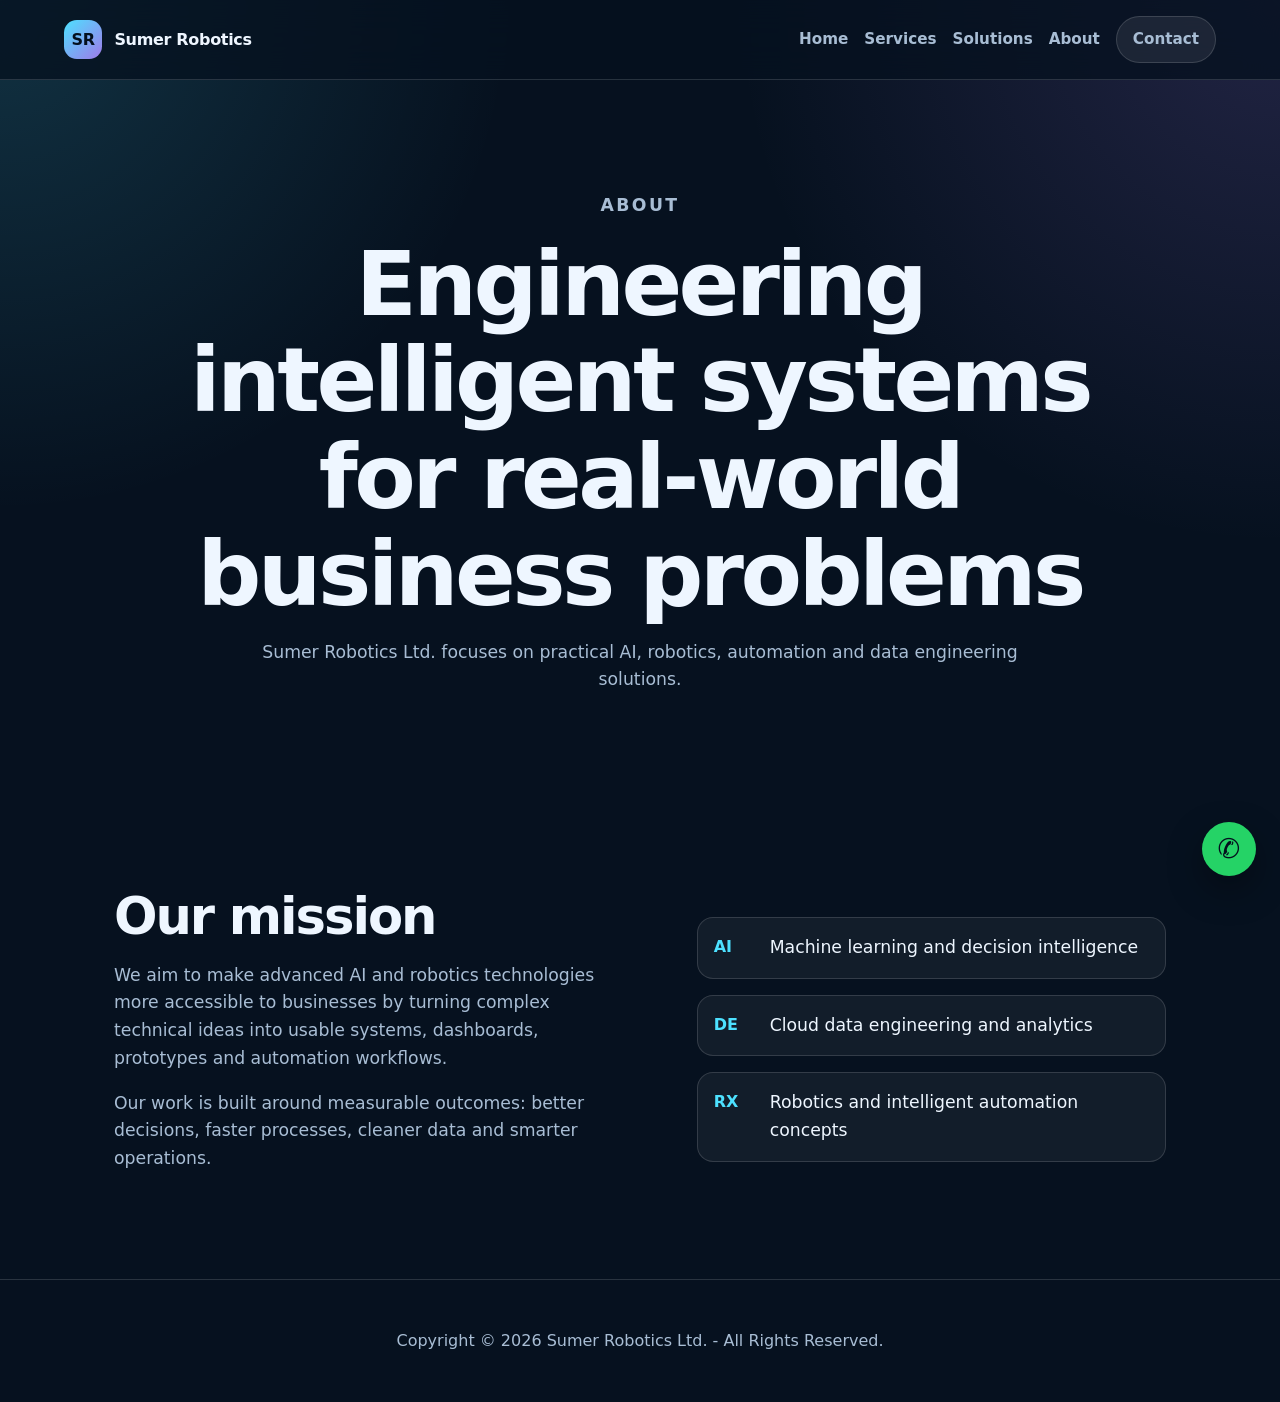
==== about.html @ 8bccb7c7 "Sumer Robotics Company Website Design in js" ====
<!doctype html>
<html lang="en">
<head>
  <meta charset="utf-8"><meta name="viewport" content="width=device-width, initial-scale=1">
  <title>About | Sumer Robotics Ltd.</title>
  <meta name="description" content="About Sumer Robotics Ltd., a UK-based AI, robotics and data engineering company.">
  <link rel="stylesheet" href="assets/styles.css"><script defer src="assets/main.js"></script>
</head>
<body>
<header class="site-header">
  <a class="brand" href="./index.html"><span class="brand-mark">SR</span><span>Sumer Robotics</span></a>
  <button class="menu-toggle" aria-label="Open navigation" aria-expanded="false">☰</button>
  <nav class="site-nav">
    <a href="./index.html">Home</a><a href="./services.html">Services</a><a href="./solutions.html">Solutions</a><a href="./about.html">About</a><a class="nav-cta" href="./contact.html">Contact</a>
  </nav>
</header>
<main>
  <section class="page-hero reveal">
    <p class="eyebrow">About</p>
    <h1>Engineering intelligent systems for real-world business problems</h1>
    <p>Sumer Robotics Ltd. focuses on practical AI, robotics, automation and data engineering solutions.</p>
  </section>

  <section class="section split">
    <div class="reveal">
      <h2>Our mission</h2>
      <p>
        We aim to make advanced AI and robotics technologies more accessible to businesses by turning complex technical ideas
        into usable systems, dashboards, prototypes and automation workflows.
      </p>
      <p>
        Our work is built around measurable outcomes: better decisions, faster processes, cleaner data and smarter operations.
      </p>
    </div>
    <div class="feature-list reveal">
      <div><span>AI</span><p>Machine learning and decision intelligence</p></div>
      <div><span>DE</span><p>Cloud data engineering and analytics</p></div>
      <div><span>RX</span><p>Robotics and intelligent automation concepts</p></div>
    </div>
  </section>
</main>
<a class="whatsapp-floating" href="https://wa.me/447000000000?text=Hello%2C%20I%20would%20like%20to%20learn%20more%20about%20Sumer%20Robotics." target="_blank" rel="noopener noreferrer" aria-label="Contact on WhatsApp">✆</a>
<footer class="site-footer"><p>Copyright © 2026 Sumer Robotics Ltd. - All Rights Reserved.</p></footer>
</body>
</html>
---- assets/styles.css ----
:root {
  --bg: #06111f;
  --bg-soft: #0b1d33;
  --panel: rgba(255, 255, 255, 0.08);
  --panel-strong: rgba(255, 255, 255, 0.12);
  --text: #eef6ff;
  --muted: #a8bdd4;
  --brand: #4de1ff;
  --brand-2: #9f7aea;
  --accent: #4ade80;
  --border: rgba(255, 255, 255, 0.14);
  --shadow: 0 24px 80px rgba(0, 0, 0, 0.35);
}

* { box-sizing: border-box; }
html { scroll-behavior: smooth; }
body {
  margin: 0;
  font-family: Inter, ui-sans-serif, system-ui, -apple-system, BlinkMacSystemFont, "Segoe UI", sans-serif;
  color: var(--text);
  background:
    radial-gradient(circle at top left, rgba(77, 225, 255, 0.16), transparent 32rem),
    radial-gradient(circle at top right, rgba(159, 122, 234, 0.18), transparent 34rem),
    var(--bg);
  line-height: 1.6;
}

a { color: inherit; }
.site-header {
  position: sticky;
  top: 0;
  z-index: 1000;
  display: flex;
  align-items: center;
  justify-content: space-between;
  gap: 1.5rem;
  padding: 1rem clamp(1rem, 5vw, 4rem);
  background: rgba(6, 17, 31, 0.78);
  backdrop-filter: blur(18px);
  border-bottom: 1px solid var(--border);
}

.brand {
  display: inline-flex;
  align-items: center;
  gap: 0.75rem;
  font-weight: 800;
  text-decoration: none;
  letter-spacing: -0.02em;
}

.brand-mark {
  display: grid;
  place-items: center;
  width: 2.4rem;
  height: 2.4rem;
  border-radius: 0.8rem;
  background: linear-gradient(135deg, var(--brand), var(--brand-2));
  color: #04101e;
  font-weight: 900;
}

.site-nav {
  display: flex;
  align-items: center;
  gap: 1rem;
}

.site-nav a {
  text-decoration: none;
  color: var(--muted);
  font-weight: 600;
  font-size: 0.95rem;
}

.site-nav a:hover { color: var(--text); }

.nav-cta {
  padding: 0.65rem 1rem;
  border: 1px solid var(--border);
  border-radius: 999px;
  background: var(--panel);
}

.menu-toggle {
  display: none;
  border: 1px solid var(--border);
  background: var(--panel);
  color: var(--text);
  border-radius: 0.8rem;
  padding: 0.5rem 0.75rem;
  font-size: 1.25rem;
}

.hero {
  padding: clamp(4rem, 8vw, 7rem) clamp(1rem, 5vw, 4rem);
}

.hero-grid,
.split,
.contact-layout {
  display: grid;
  grid-template-columns: 1.05fr 0.95fr;
  gap: clamp(2rem, 5vw, 5rem);
  align-items: center;
  max-width: 1180px;
  margin: 0 auto;
}

.eyebrow {
  margin: 0 0 1rem;
  color: var(--brand);
  text-transform: uppercase;
  letter-spacing: 0.14em;
  font-weight: 800;
  font-size: 0.78rem;
}

h1, h2, h3 { line-height: 1.08; letter-spacing: -0.04em; }
h1 { font-size: clamp(2.6rem, 7vw, 5.8rem); margin: 0; }
h2 { font-size: clamp(2rem, 4vw, 3.4rem); margin: 0 0 1rem; }
h3 { font-size: 1.35rem; margin: 0 0 0.8rem; }

.hero-text,
.section-heading p,
.page-hero p,
.split p {
  color: var(--muted);
  font-size: 1.08rem;
}

.hero-actions {
  display: flex;
  flex-wrap: wrap;
  gap: 1rem;
  margin: 2rem 0;
}

.button {
  display: inline-flex;
  justify-content: center;
  align-items: center;
  min-height: 3rem;
  padding: 0.85rem 1.2rem;
  border-radius: 999px;
  text-decoration: none;
  font-weight: 800;
  border: 1px solid transparent;
  cursor: pointer;
}

.button.primary {
  background: linear-gradient(135deg, var(--brand), var(--accent));
  color: #04101e;
}

.button.secondary {
  border-color: var(--border);
  background: var(--panel);
}

.trust-row {
  display: flex;
  flex-wrap: wrap;
  gap: 0.7rem;
}

.trust-row span {
  color: var(--muted);
  font-size: 0.85rem;
  padding: 0.45rem 0.75rem;
  border: 1px solid var(--border);
  border-radius: 999px;
  background: rgba(255,255,255,0.04);
}

.hero-visual {
  position: relative;
  min-height: 430px;
}

.orb {
  position: absolute;
  border-radius: 999px;
  filter: blur(4px);
  opacity: 0.9;
  animation: float 7s ease-in-out infinite;
}

.orb-one {
  width: 12rem;
  height: 12rem;
  background: rgba(77, 225, 255, 0.28);
  top: 1rem;
  right: 2rem;
}

.orb-two {
  width: 9rem;
  height: 9rem;
  background: rgba(159, 122, 234, 0.35);
  bottom: 1rem;
  left: 2rem;
  animation-delay: -2s;
}

.dashboard-card,
.card,
.wide-card,
.contact-card,
.map-card,
.cta-panel {
  background: linear-gradient(180deg, var(--panel), rgba(255,255,255,0.045));
  border: 1px solid var(--border);
  border-radius: 1.5rem;
  box-shadow: var(--shadow);
}

.dashboard-card {
  position: absolute;
  inset: 4rem 0 2rem;
  padding: 1.3rem;
  overflow: hidden;
}

.card-header {
  display: flex;
  gap: 0.5rem;
  margin-bottom: 2rem;
}

.card-header span {
  width: 0.75rem;
  height: 0.75rem;
  border-radius: 999px;
  background: var(--brand);
  opacity: 0.7;
}

.signal-line {
  height: 150px;
  border-radius: 1rem;
  background:
    linear-gradient(90deg, transparent, rgba(77,225,255,0.4), transparent),
    repeating-linear-gradient(90deg, rgba(255,255,255,0.06) 0 1px, transparent 1px 28px),
    repeating-linear-gradient(0deg, rgba(255,255,255,0.06) 0 1px, transparent 1px 28px);
  animation: pulse 2.8s ease-in-out infinite;
}

.metric-grid {
  display: grid;
  grid-template-columns: repeat(2, 1fr);
  gap: 0.8rem;
  margin-top: 1rem;
}

.metric-grid div {
  padding: 1rem;
  border-radius: 1rem;
  background: rgba(255,255,255,0.07);
}

.metric-grid strong {
  display: block;
  font-size: 1.45rem;
}

.metric-grid small { color: var(--muted); }

.section,
.page-hero {
  padding: clamp(3rem, 7vw, 6rem) clamp(1rem, 5vw, 4rem);
  max-width: 1180px;
  margin: 0 auto;
}

.page-hero {
  padding-top: clamp(4rem, 8vw, 6rem);
  text-align: center;
}

.page-hero p { max-width: 760px; margin: 1rem auto; }

.section-heading {
  max-width: 760px;
  margin-bottom: 2rem;
}

.cards {
  display: grid;
  grid-template-columns: repeat(3, 1fr);
  gap: 1.2rem;
}

.card,
.wide-card,
.contact-card,
.map-card {
  padding: 1.5rem;
}

.card p,
.wide-card p,
.wide-card li,
.contact-card p,
.contact-card small {
  color: var(--muted);
}

.card:hover,
.wide-card:hover {
  transform: translateY(-5px);
  border-color: rgba(77, 225, 255, 0.35);
}

.card,
.wide-card {
  transition: transform 0.25s ease, border-color 0.25s ease;
}

.dark-band {
  max-width: none;
  background: rgba(0,0,0,0.22);
  border-block: 1px solid var(--border);
}

.feature-list {
  display: grid;
  gap: 1rem;
}

.feature-list div {
  display: flex;
  gap: 1rem;
  align-items: flex-start;
  padding: 1rem;
  border: 1px solid var(--border);
  border-radius: 1rem;
  background: rgba(255,255,255,0.05);
}

.feature-list span {
  min-width: 2.5rem;
  color: var(--brand);
  font-weight: 900;
}

.feature-list p { margin: 0; color: var(--text); }

.cta-panel {
  text-align: center;
  padding: clamp(2rem, 5vw, 4rem);
}

.service-stack {
  display: grid;
  gap: 1.2rem;
}

.contact-layout {
  align-items: start;
}

.contact-form {
  display: grid;
  gap: 1rem;
  margin-top: 1.5rem;
}

.contact-form label {
  display: grid;
  gap: 0.4rem;
  color: var(--text);
  font-weight: 700;
}

.contact-form input,
.contact-form textarea {
  width: 100%;
  border: 1px solid var(--border);
  border-radius: 0.9rem;
  background: rgba(255,255,255,0.08);
  color: var(--text);
  padding: 0.9rem 1rem;
  font: inherit;
}

.checkbox {
  display: flex !important;
  grid-template-columns: auto 1fr;
  align-items: center;
  color: var(--muted) !important;
  font-weight: 500 !important;
}

.checkbox input { width: auto; }

.map-card iframe {
  border-radius: 1rem;
  filter: saturate(0.8) contrast(1.05);
}

.whatsapp-floating {
  position: fixed;
  right: 1.5rem;
  bottom: 1.5rem;
  z-index: 999;
  display: grid;
  place-items: center;
  width: 3.4rem;
  height: 3.4rem;
  border-radius: 999px;
  background: #25D366;
  color: #04101e;
  font-size: 1.7rem;
  font-weight: 900;
  text-decoration: none;
  box-shadow: 0 14px 35px rgba(0,0,0,0.35);
}

.site-footer {
  padding: 2rem clamp(1rem, 5vw, 4rem);
  border-top: 1px solid var(--border);
  color: var(--muted);
  text-align: center;
}

.reveal {
  opacity: 0;
  transform: translateY(24px);
  transition: opacity 0.7s ease, transform 0.7s ease;
}

.reveal.visible {
  opacity: 1;
  transform: translateY(0);
}

@keyframes float {
  0%, 100% { transform: translateY(0) scale(1); }
  50% { transform: translateY(-18px) scale(1.03); }
}

@keyframes pulse {
  0%, 100% { opacity: 0.7; }
  50% { opacity: 1; }
}

@media (max-width: 860px) {
  .menu-toggle { display: inline-flex; }
  .site-nav {
    position: absolute;
    top: 100%;
    left: 1rem;
    right: 1rem;
    display: none;
    flex-direction: column;
    align-items: stretch;
    padding: 1rem;
    border: 1px solid var(--border);
    border-radius: 1rem;
    background: rgba(6,17,31,0.96);
  }

  .site-nav.open { display: flex; }
  .hero-grid,
  .split,
  .contact-layout { grid-template-columns: 1fr; }
  .hero-visual { min-height: 340px; }
  .cards { grid-template-columns: 1fr; }
}

@media (max-width: 520px) {
  .hero-actions { flex-direction: column; }
  .button { width: 100%; }
  .dashboard-card { inset: 2rem 0 1rem; }
}
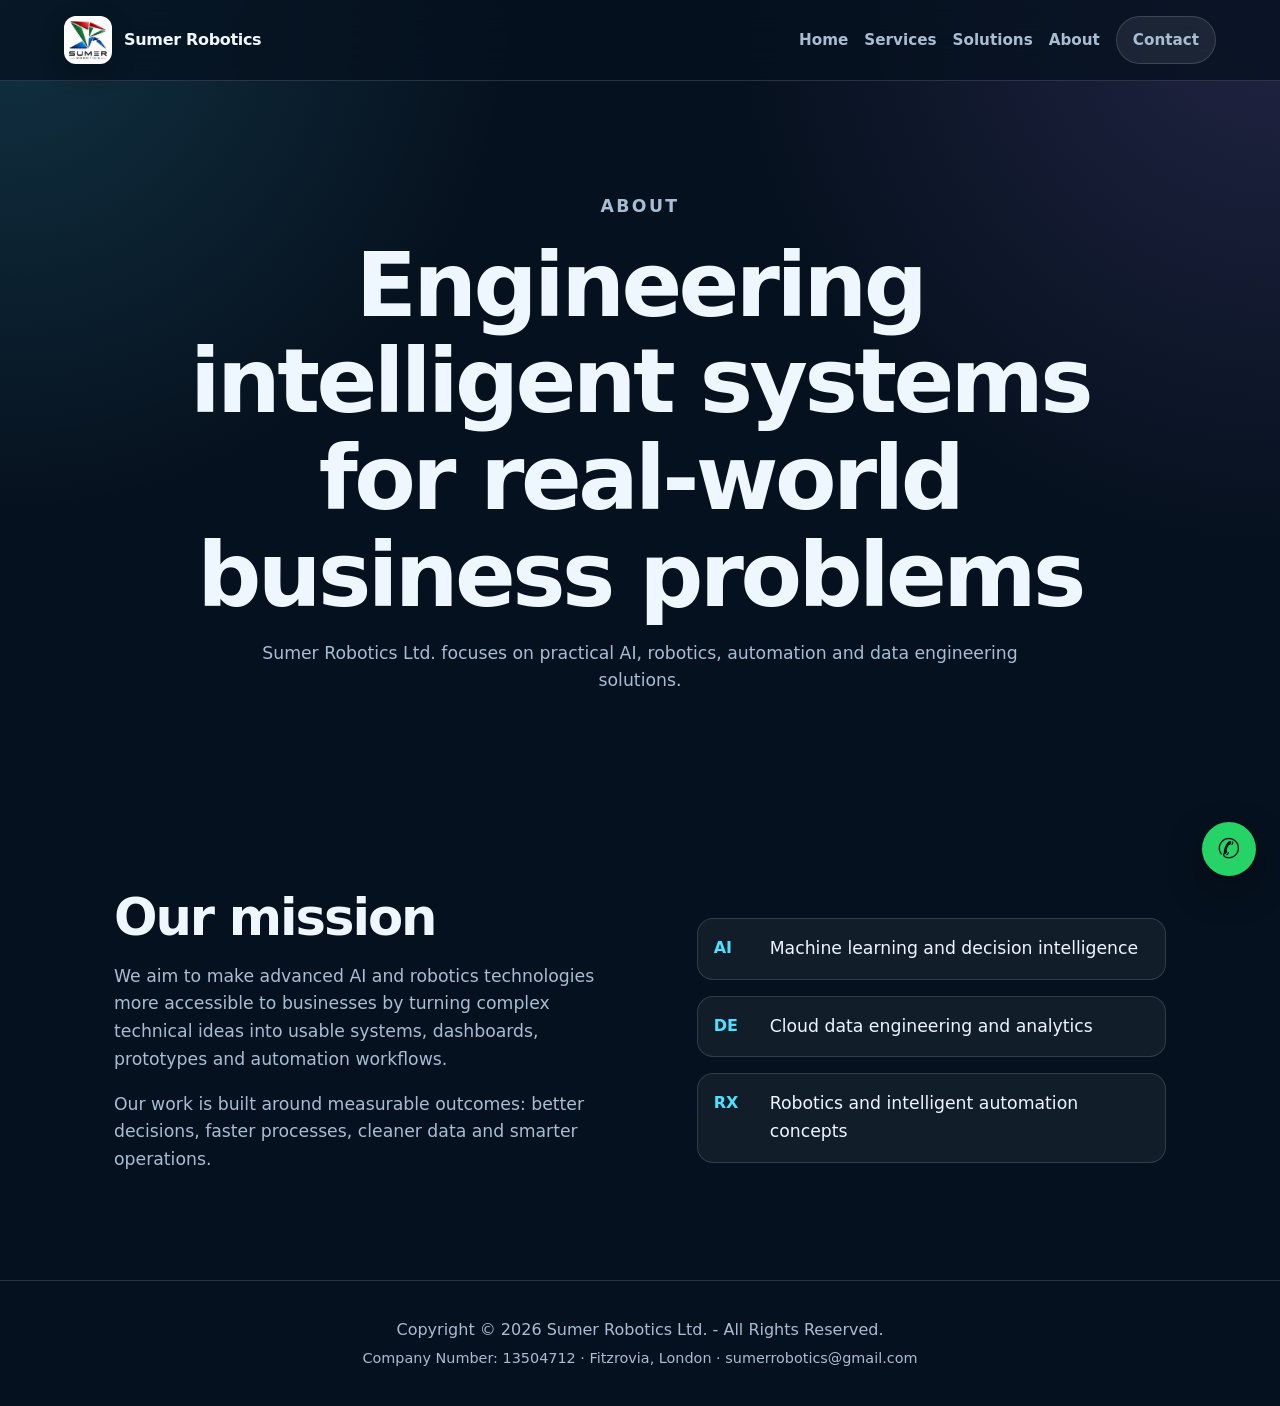
==== commit 931ace6a: "Added Company Logo and Updated Address Information" ====
--- a/about.html
+++ b/about.html
@@ -8,7 +8,7 @@
 </head>
 <body>
 <header class="site-header">
-  <a class="brand" href="./index.html"><span class="brand-mark">SR</span><span>Sumer Robotics</span></a>
+  <a class="brand" href="./index.html"><img class="brand-logo" src="assets/sumer-robotics-logo.png" alt="Sumer Robotics logo"><span>Sumer Robotics</span></a>
   <button class="menu-toggle" aria-label="Open navigation" aria-expanded="false">☰</button>
   <nav class="site-nav">
     <a href="./index.html">Home</a><a href="./services.html">Services</a><a href="./solutions.html">Solutions</a><a href="./about.html">About</a><a class="nav-cta" href="./contact.html">Contact</a>
@@ -39,7 +39,7 @@
     </div>
   </section>
 </main>
-<a class="whatsapp-floating" href="https://wa.me/447000000000?text=Hello%2C%20I%20would%20like%20to%20learn%20more%20about%20Sumer%20Robotics." target="_blank" rel="noopener noreferrer" aria-label="Contact on WhatsApp">✆</a>
-<footer class="site-footer"><p>Copyright © 2026 Sumer Robotics Ltd. - All Rights Reserved.</p></footer>
+<a class="whatsapp-floating" href="https://wa.me/447719135826?text=Hello%2C%20I%20would%20like%20to%20learn%20more%20about%20Sumer%20Robotics." target="_blank" rel="noopener noreferrer" aria-label="Contact on WhatsApp">✆</a>
+<footer class="site-footer"><p>Copyright © 2026 Sumer Robotics Ltd. - All Rights Reserved.</p><p class="footer-meta">Company Number: 13504712 · Fitzrovia, London · <a href="mailto:sumerrobotics@gmail.com">sumerrobotics@gmail.com</a></p></footer>
 </body>
 </html>
--- a/assets/styles.css
+++ b/assets/styles.css
@@ -60,6 +60,16 @@
   font-weight: 900;
 }
 
+.brand-logo {
+  width: 3rem;
+  height: 3rem;
+  object-fit: contain;
+  border-radius: 0.75rem;
+  background: #ffffff;
+  padding: 0.18rem;
+  box-shadow: 0 8px 24px rgba(0, 0, 0, 0.22);
+}
+
 .site-nav {
   display: flex;
   align-items: center;
@@ -423,6 +433,23 @@
   border-top: 1px solid var(--border);
   color: var(--muted);
   text-align: center;
+}
+
+.site-footer p {
+  margin: 0.25rem 0;
+}
+
+.footer-meta {
+  font-size: 0.9rem;
+}
+
+.footer-meta a {
+  color: var(--muted);
+  text-decoration: none;
+}
+
+.footer-meta a:hover {
+  color: var(--text);
 }
 
 .reveal {
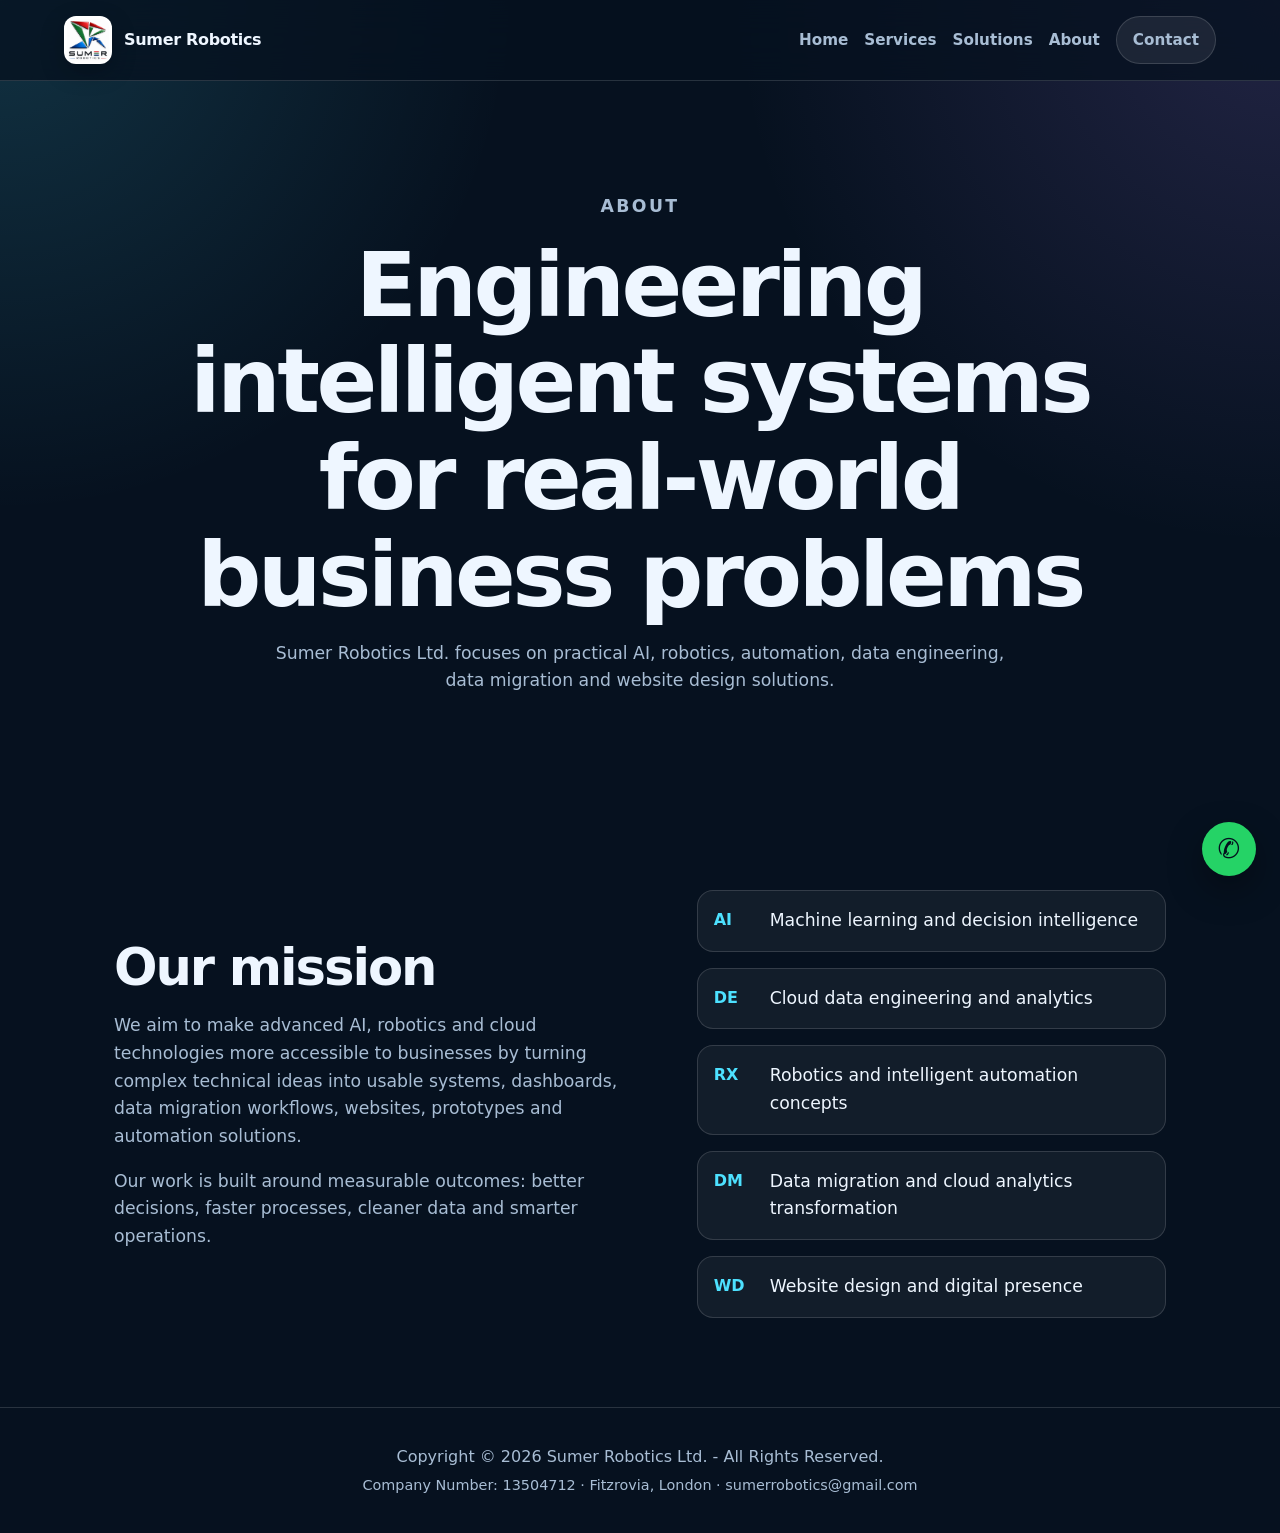
==== commit 2d6393a1: "Updated Services" ====
--- a/about.html
+++ b/about.html
@@ -18,15 +18,15 @@
   <section class="page-hero reveal">
     <p class="eyebrow">About</p>
     <h1>Engineering intelligent systems for real-world business problems</h1>
-    <p>Sumer Robotics Ltd. focuses on practical AI, robotics, automation and data engineering solutions.</p>
+    <p>Sumer Robotics Ltd. focuses on practical AI, robotics, automation, data engineering, data migration and website design solutions.</p>
   </section>
 
   <section class="section split">
     <div class="reveal">
       <h2>Our mission</h2>
       <p>
-        We aim to make advanced AI and robotics technologies more accessible to businesses by turning complex technical ideas
-        into usable systems, dashboards, prototypes and automation workflows.
+        We aim to make advanced AI, robotics and cloud technologies more accessible to businesses by turning complex technical ideas
+        into usable systems, dashboards, data migration workflows, websites, prototypes and automation solutions.
       </p>
       <p>
         Our work is built around measurable outcomes: better decisions, faster processes, cleaner data and smarter operations.
@@ -36,6 +36,8 @@
       <div><span>AI</span><p>Machine learning and decision intelligence</p></div>
       <div><span>DE</span><p>Cloud data engineering and analytics</p></div>
       <div><span>RX</span><p>Robotics and intelligent automation concepts</p></div>
+      <div><span>DM</span><p>Data migration and cloud analytics transformation</p></div>
+      <div><span>WD</span><p>Website design and digital presence</p></div>
     </div>
   </section>
 </main>
--- a/assets/styles.css
+++ b/assets/styles.css
@@ -408,6 +408,45 @@
 .map-card iframe {
   border-radius: 1rem;
   filter: saturate(0.8) contrast(1.05);
+}
+
+
+.tech-section {
+  max-width: 1180px;
+}
+
+.tech-grid {
+  display: grid;
+  grid-template-columns: repeat(3, 1fr);
+  gap: 1.2rem;
+}
+
+.tech-card {
+  padding: 1.4rem;
+  border: 1px solid var(--border);
+  border-radius: 1.5rem;
+  background: linear-gradient(180deg, var(--panel), rgba(255,255,255,0.045));
+  box-shadow: var(--shadow);
+  transition: transform 0.25s ease, border-color 0.25s ease;
+}
+
+.tech-card:hover {
+  transform: translateY(-5px);
+  border-color: rgba(77, 225, 255, 0.35);
+}
+
+.tech-card img {
+  display: block;
+  width: 100%;
+  max-width: 220px;
+  height: auto;
+  margin: 0 0 1.2rem;
+  border-radius: 1rem;
+  border: 1px solid rgba(255,255,255,0.08);
+}
+
+.tech-card p {
+  color: var(--muted);
 }
 
 .whatsapp-floating {
@@ -495,6 +534,7 @@
   .contact-layout { grid-template-columns: 1fr; }
   .hero-visual { min-height: 340px; }
   .cards { grid-template-columns: 1fr; }
+  .tech-grid { grid-template-columns: 1fr; }
 }
 
 @media (max-width: 520px) {
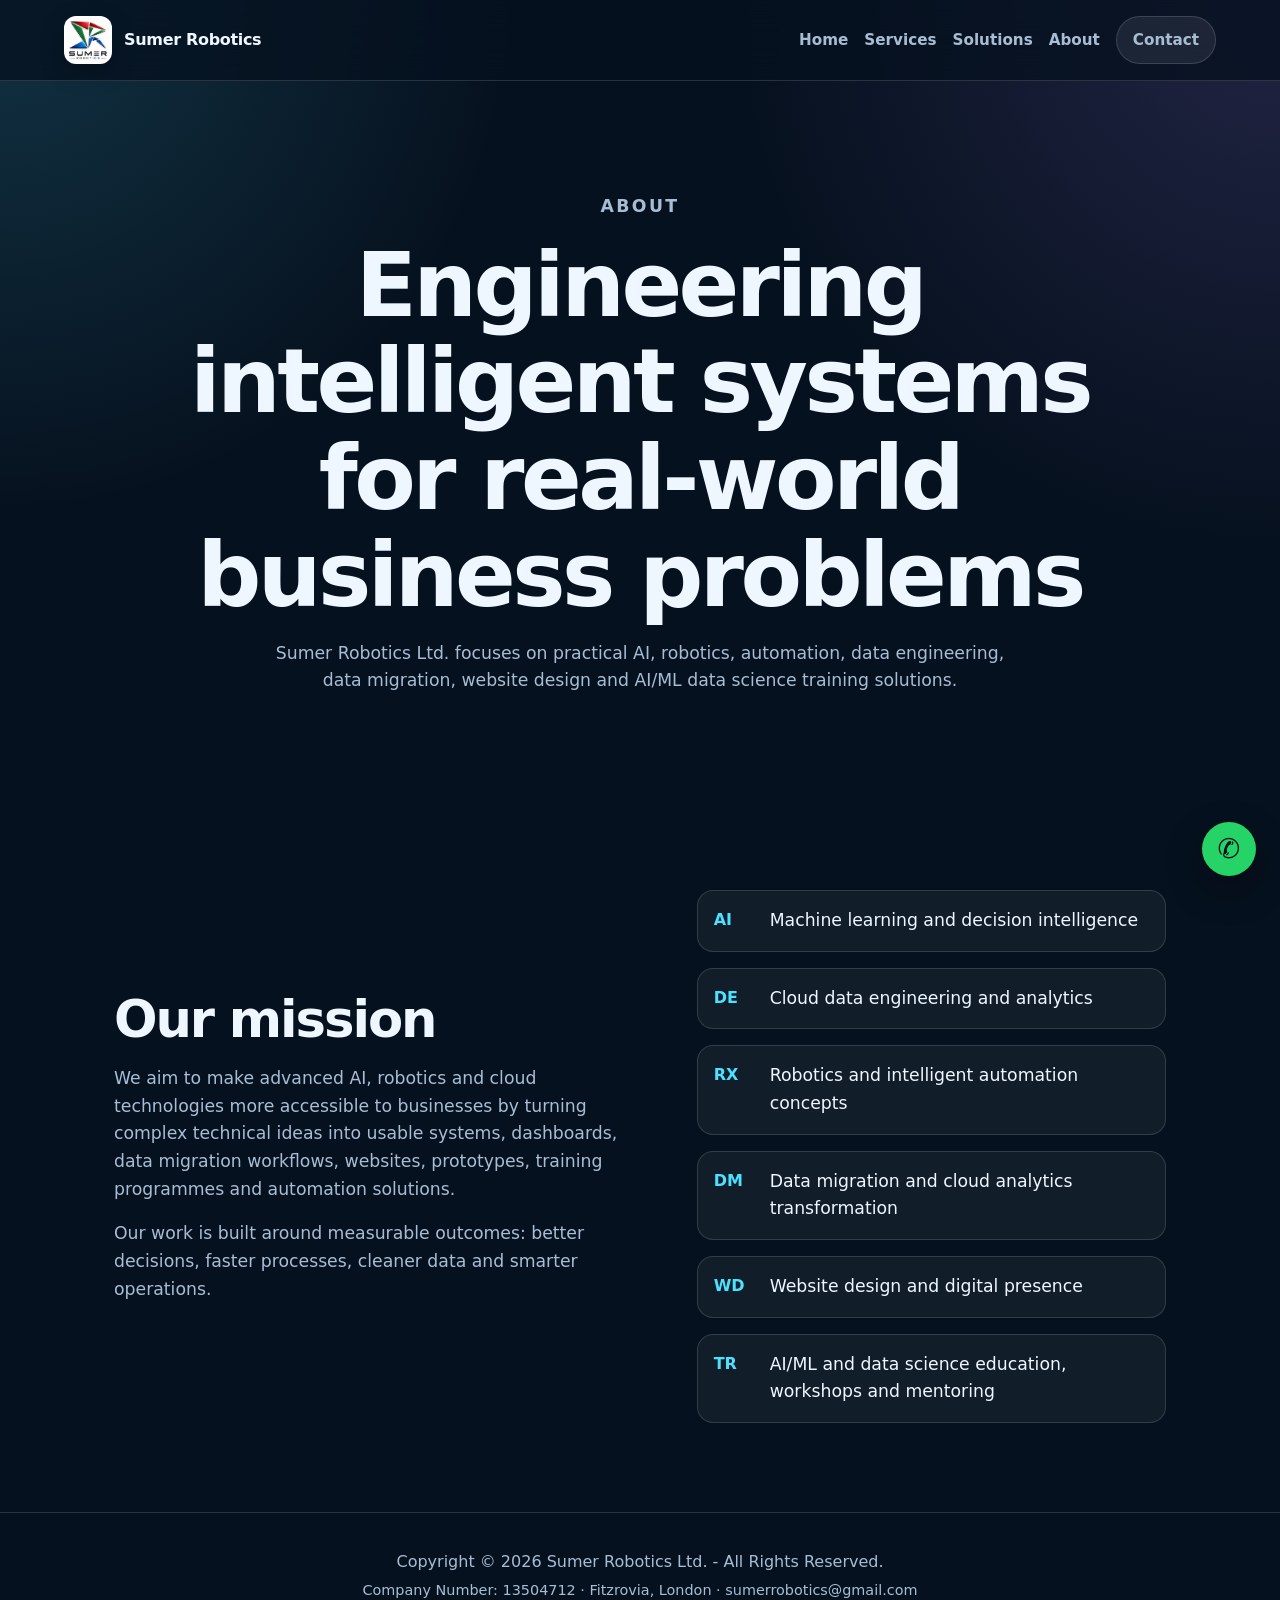
==== commit b57a83cb: "updated map information" ====
--- a/about.html
+++ b/about.html
@@ -18,7 +18,7 @@
   <section class="page-hero reveal">
     <p class="eyebrow">About</p>
     <h1>Engineering intelligent systems for real-world business problems</h1>
-    <p>Sumer Robotics Ltd. focuses on practical AI, robotics, automation, data engineering, data migration and website design solutions.</p>
+    <p>Sumer Robotics Ltd. focuses on practical AI, robotics, automation, data engineering, data migration, website design and AI/ML data science training solutions.</p>
   </section>
 
   <section class="section split">
@@ -26,7 +26,7 @@
       <h2>Our mission</h2>
       <p>
         We aim to make advanced AI, robotics and cloud technologies more accessible to businesses by turning complex technical ideas
-        into usable systems, dashboards, data migration workflows, websites, prototypes and automation solutions.
+        into usable systems, dashboards, data migration workflows, websites, prototypes, training programmes and automation solutions.
       </p>
       <p>
         Our work is built around measurable outcomes: better decisions, faster processes, cleaner data and smarter operations.
@@ -38,6 +38,7 @@
       <div><span>RX</span><p>Robotics and intelligent automation concepts</p></div>
       <div><span>DM</span><p>Data migration and cloud analytics transformation</p></div>
       <div><span>WD</span><p>Website design and digital presence</p></div>
+      <div><span>TR</span><p>AI/ML and data science education, workshops and mentoring</p></div>
     </div>
   </section>
 </main>
